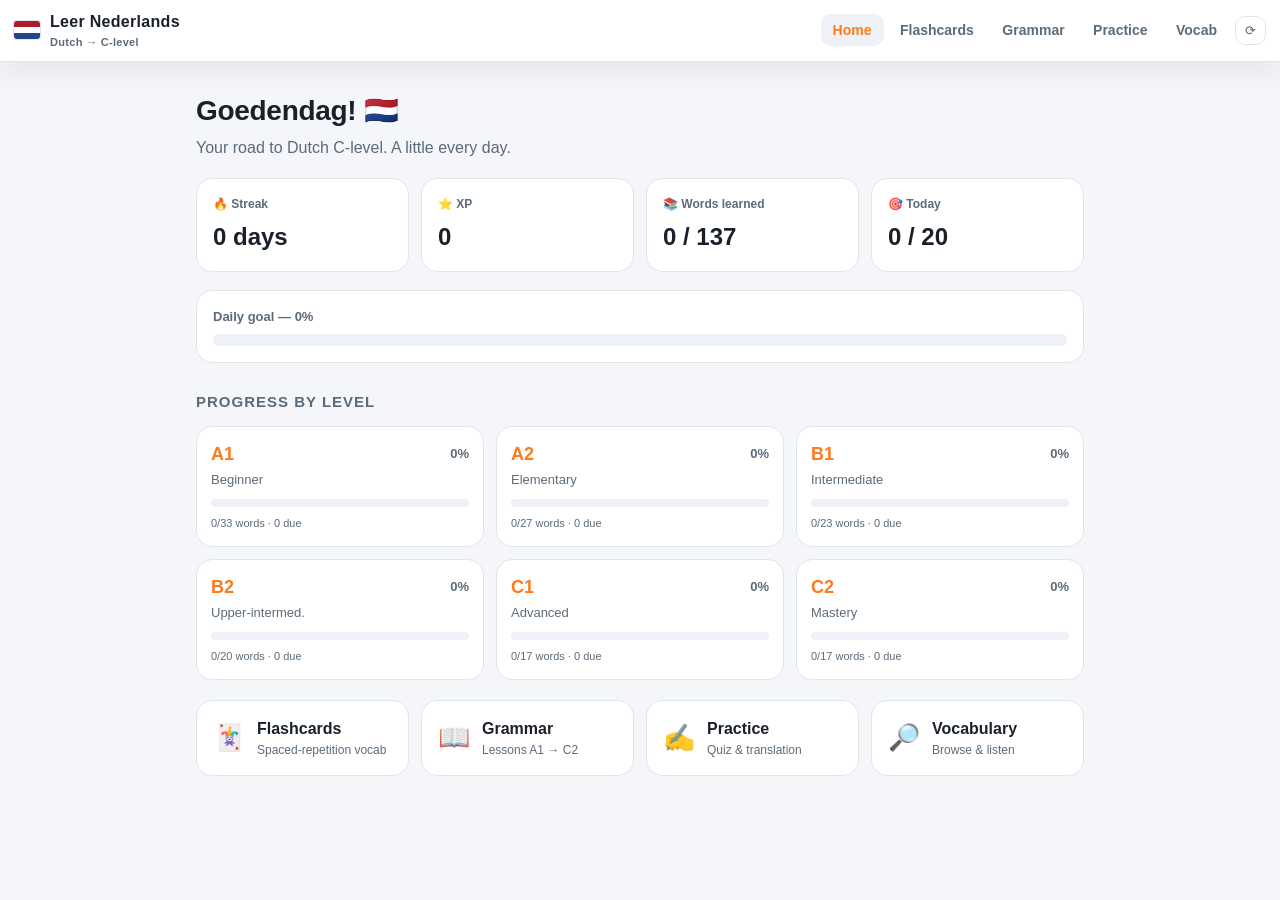
==== dutch/index.html @ 64e5b69a "Add Dutch learning app (A1–C2) with SRS flashcards, grammar, practice A self-contained browser app t" ====
<!DOCTYPE html>
<html lang="en">
<head>
  <meta charset="utf-8">
  <meta name="viewport" content="width=device-width, initial-scale=1, viewport-fit=cover">
  <meta name="theme-color" content="#181c22">
  <title>Leer Nederlands — Dutch to C-level</title>
  <meta name="description" content="Learn and practise Dutch from A1 to C2 with spaced-repetition flashcards, grammar lessons, listening and quizzes.">
  <link rel="stylesheet" href="css/app.css">
  <link rel="icon" href="data:image/svg+xml,<svg xmlns='http://www.w3.org/2000/svg' viewBox='0 0 100 100'><rect width='100' height='33' y='0' fill='%23AE1C28'/><rect width='100' height='34' y='33' fill='%23fff'/><rect width='100' height='33' y='67' fill='%2321468B'/></svg>">
</head>
<body>
  <header class="topbar">
    <div class="brand">
      <span class="flag"><i class="r"></i><i class="w"></i><i class="b"></i></span>
      <span>Leer&nbsp;Nederlands<small>Dutch → C-level</small></span>
    </div>
    <nav>
      <button class="navlink" data-route="dashboard"><span class="lbl">Home</span></button>
      <button class="navlink" data-route="learn"><span class="lbl">Flashcards</span></button>
      <button class="navlink" data-route="grammar"><span class="lbl">Grammar</span></button>
      <button class="navlink" data-route="practice"><span class="lbl">Practice</span></button>
      <button class="navlink" data-route="vocab"><span class="lbl">Vocab</span></button>
    </nav>
    <button class="iconbtn" id="resetBtn" title="Reset progress">⟳</button>
  </header>

  <main id="app"><!-- rendered by app.js --></main>

  <script src="js/data.js"></script>
  <script src="js/store.js"></script>
  <script src="js/app.js"></script>
</body>
</html>
---- dutch/css/app.css ----
/* app.css — Dutch learning app UI */
:root{
  --bg:#0f1216; --surface:#181c22; --surface2:#20262e; --line:#2a323c;
  --text:#e8edf2; --muted:#9aa7b4; --brand:#ff7a1a; --brand2:#ffa04d;
  --nl:#21468B;   /* Dutch flag blue */
  --ok:#3ecf8e; --no:#ff6b6b; --hard:#f5a623; --easy:#4dd4ac;
  --radius:16px; --shadow:0 8px 30px rgba(0,0,0,.35);
}
@media (prefers-color-scheme: light){
  :root{ --bg:#f4f6f9; --surface:#ffffff; --surface2:#eef1f5; --line:#e0e5ec;
    --text:#1a2029; --muted:#5c6b7a; --shadow:0 8px 30px rgba(20,30,50,.08); }
}
*{ box-sizing:border-box; }
html,body{ margin:0; padding:0; }
body{
  background:var(--bg); color:var(--text);
  font-family:-apple-system,BlinkMacSystemFont,"Segoe UI",Roboto,Helvetica,Arial,sans-serif;
  -webkit-font-smoothing:antialiased; line-height:1.5;
}
button{ font-family:inherit; cursor:pointer; }

/* Top bar */
.topbar{
  position:sticky; top:0; z-index:20; background:var(--surface);
  border-bottom:1px solid var(--line); display:flex; align-items:center;
  gap:6px; padding:10px 14px; box-shadow:var(--shadow);
}
.brand{ display:flex; align-items:center; gap:10px; font-weight:800; letter-spacing:.3px; margin-right:auto; }
.brand .flag{ width:26px; height:18px; border-radius:3px; overflow:hidden; display:inline-flex; flex-direction:column; box-shadow:0 0 0 1px var(--line); }
.brand .flag i{ flex:1; }
.brand .flag .r{ background:#AE1C28; } .brand .flag .w{ background:#fff; } .brand .flag .b{ background:var(--nl); }
.brand small{ color:var(--muted); font-weight:600; font-size:11px; display:block; }
.navlink{
  background:transparent; border:none; color:var(--muted); font-weight:600;
  padding:8px 12px; border-radius:10px; font-size:14px;
}
.navlink:hover{ color:var(--text); background:var(--surface2); }
.navlink.active{ color:var(--brand); background:var(--surface2); }
.iconbtn{ background:transparent; border:1px solid var(--line); color:var(--muted); border-radius:10px; padding:6px 9px; }

/* Layout */
#app{ max-width:920px; margin:0 auto; padding:22px 16px 90px; }
.view{ animation:fade .25s ease; }
@keyframes fade{ from{opacity:0; transform:translateY(6px);} to{opacity:1;transform:none;} }
h1{ font-size:28px; margin:6px 0 4px; letter-spacing:-.3px; }
h2.sec{ font-size:15px; text-transform:uppercase; letter-spacing:1px; color:var(--muted); margin:28px 0 12px; }
.sub{ color:var(--muted); margin:0 0 18px; }
.note{ color:var(--muted); font-size:13px; background:var(--surface); border:1px solid var(--line); padding:10px 12px; border-radius:12px; }

/* Stat tiles */
.statgrid{ display:grid; grid-template-columns:repeat(4,1fr); gap:12px; margin:18px 0; }
.tile{ background:var(--surface); border:1px solid var(--line); border-radius:var(--radius); padding:16px; }
.tile-k{ color:var(--muted); font-size:12px; font-weight:600; }
.tile-v{ font-size:24px; font-weight:800; margin-top:6px; }

/* Progress bars */
.goalwrap{ background:var(--surface); border:1px solid var(--line); border-radius:var(--radius); padding:16px; }
.goal-label{ font-size:13px; color:var(--muted); margin-bottom:8px; font-weight:600; }
.track{ height:12px; background:var(--surface2); border-radius:20px; overflow:hidden; }
.track.sm{ height:8px; }
.fill{ height:100%; background:linear-gradient(90deg,var(--brand),var(--brand2)); border-radius:20px; transition:width .4s ease; }

/* Level overview */
.levelgrid{ display:grid; grid-template-columns:repeat(3,1fr); gap:12px; }
.levelcard{ background:var(--surface); border:1px solid var(--line); border-radius:var(--radius); padding:14px; cursor:pointer; transition:transform .12s, border-color .12s; }
.levelcard:hover{ transform:translateY(-2px); border-color:var(--brand); }
.lc-top{ display:flex; justify-content:space-between; align-items:center; }
.lc-id{ font-weight:800; color:var(--brand); font-size:18px; }
.lc-pct{ color:var(--muted); font-size:13px; font-weight:700; }
.lc-name{ font-size:13px; color:var(--muted); margin:2px 0 10px; }
.lc-meta{ font-size:11px; color:var(--muted); margin-top:8px; }

/* CTA / action cards */
.cta-row{ display:grid; grid-template-columns:repeat(4,1fr); gap:12px; margin-top:20px; }
.action{ background:var(--surface); border:1px solid var(--line); border-radius:var(--radius); padding:16px; display:flex; gap:12px; align-items:center; cursor:pointer; transition:transform .12s,border-color .12s; }
.action:hover{ transform:translateY(-2px); border-color:var(--brand); }
.a-ic{ font-size:26px; } .a-t{ font-weight:700; } .a-s{ font-size:12px; color:var(--muted); }

/* Level bar */
.levelbar{ display:flex; gap:8px; flex-wrap:wrap; margin:14px 0 20px; }
.levelpill{ background:var(--surface); border:1px solid var(--line); color:var(--muted); border-radius:20px; padding:7px 16px; font-weight:700; }
.levelpill.sel{ background:var(--brand); color:#fff; border-color:var(--brand); }

/* Flashcards */
.flashprog{ margin-bottom:14px; }
.fp-meta{ font-size:12px; color:var(--muted); margin-top:8px; display:flex; gap:8px; align-items:center; }
.chip{ background:var(--surface2); padding:2px 8px; border-radius:10px; font-weight:600; }
.flashcard{ background:var(--surface); border:1px solid var(--line); border-radius:22px; padding:34px 24px; min-height:230px;
  display:flex; align-items:center; justify-content:center; text-align:center; position:relative; box-shadow:var(--shadow); cursor:pointer; }
.fc-tag{ position:absolute; top:14px; left:16px; font-size:11px; text-transform:uppercase; letter-spacing:1px; color:var(--muted); font-weight:700; }
.fc-word{ font-size:34px; font-weight:800; letter-spacing:-.5px; }
.fc-word .art{ color:var(--brand); font-size:22px; vertical-align:middle; }
.fc-pos{ color:var(--muted); font-size:13px; margin-top:6px; font-style:italic; }
.fc-div{ width:60px; height:2px; background:var(--line); margin:16px auto; }
.fc-en{ font-size:22px; font-weight:700; }
.fc-ex{ margin-top:14px; color:var(--muted); font-size:15px; }
.fc-exen{ font-style:italic; opacity:.85; }
.fc-hint{ margin-top:16px; color:var(--muted); font-size:13px; }
.fc-controls{ display:flex; gap:10px; margin-top:16px; flex-wrap:wrap; justify-content:center; }

/* Buttons */
.btn{ background:var(--surface2); border:1px solid var(--line); color:var(--text); border-radius:12px; padding:12px 18px; font-weight:700; font-size:15px; }
.btn:hover{ filter:brightness(1.08); }
.btn.primary{ background:var(--brand); color:#fff; border-color:var(--brand); }
.btn.ghost{ background:transparent; }
.btn.wide{ min-width:220px; }
.btn.grade{ flex:1; min-width:78px; color:#fff; }
.grade.again{ background:var(--no); border-color:var(--no); }
.grade.hard{ background:var(--hard); border-color:var(--hard); }
.grade.good{ background:var(--ok); border-color:var(--ok); }
.grade.easy{ background:var(--easy); border-color:var(--easy); color:#062; }

.spk{ background:transparent; border:none; font-size:.8em; padding:2px 4px; opacity:.75; }
.spk:hover{ opacity:1; }
.spk.inline{ font-size:12px; margin-left:6px; }

/* empty / finish */
.empty{ text-align:center; padding:40px 16px; color:var(--muted); }
.empty .big{ font-size:52px; } .big{ font-size:48px; }

/* Grammar */
.lessonlist{ display:flex; flex-direction:column; gap:8px; }
.lessonrow{ background:var(--surface); border:1px solid var(--line); border-radius:12px; padding:14px 16px; display:flex; justify-content:space-between; align-items:center; cursor:pointer; }
.lessonrow:hover{ border-color:var(--brand); }
.lr-title{ font-weight:600; } .lr-go{ color:var(--muted); font-size:22px; }
.backlink{ background:none; border:none; color:var(--muted); font-weight:600; padding:0; margin-bottom:10px; }
.levelchip,.levelchip{ display:inline-block; background:var(--brand); color:#fff; font-weight:800; font-size:12px; padding:3px 10px; border-radius:8px; }
.lesson-body{ background:var(--surface); border:1px solid var(--line); border-radius:var(--radius); padding:20px; margin-top:8px; }
.lesson-body ul{ padding-left:20px; } .lesson-body li{ margin:8px 0; }
.lesson-body .ex{ display:inline-block; background:var(--surface2); border-radius:8px; padding:2px 8px; font-family:ui-monospace,Menlo,monospace; font-size:14px; }
.lesson-body b{ color:var(--brand2); }

/* Quiz */
.quiz{ background:var(--surface); border:1px solid var(--line); border-radius:var(--radius); padding:20px; }
.q-num{ color:var(--muted); font-size:12px; font-weight:700; text-transform:uppercase; letter-spacing:1px; }
.q-text{ font-size:19px; font-weight:600; margin:10px 0 16px; }
.q-text.big-word{ font-size:30px; font-weight:800; }
.q-opts{ display:flex; flex-direction:column; gap:10px; }
.opt{ text-align:left; background:var(--surface2); border:1px solid var(--line); color:var(--text); padding:14px 16px; border-radius:12px; font-size:16px; font-weight:600; }
.opt:hover{ border-color:var(--brand); }
.q-opts.locked .opt{ cursor:default; }
.opt.right{ background:rgba(62,207,142,.18); border-color:var(--ok); }
.opt.wrong{ background:rgba(255,107,107,.16); border-color:var(--no); }
.q-fb{ margin-top:14px; }
.fb{ padding:12px 14px; border-radius:12px; font-size:14px; margin-bottom:12px; }
.fb.ok{ background:rgba(62,207,142,.14); color:var(--ok); }
.fb.no{ background:rgba(255,107,107,.12); color:var(--no); }
.fb.neutral,.fb.neutral{ background:var(--surface2); color:var(--text); }
.quiz-done{ text-align:center; font-size:20px; padding:14px; }
.yours{ margin-top:6px; color:var(--text); font-size:13px; }

/* Practice modes */
.modegrid{ display:grid; grid-template-columns:repeat(auto-fit,minmax(150px,1fr)); gap:12px; margin-bottom:20px; }
.modecard{ background:var(--surface); border:1px solid var(--line); border-radius:var(--radius); padding:16px; cursor:pointer; transition:transform .12s,border-color .12s; }
.modecard:hover{ transform:translateY(-2px); border-color:var(--brand); }
.modecard.sel{ border-color:var(--brand); box-shadow:0 0 0 2px rgba(255,122,26,.25); }
.m-ic{ font-size:24px; } .m-t{ font-weight:700; margin-top:6px; } .m-s{ font-size:12px; color:var(--muted); }
.practicehost:empty{ display:none; }
.round-title{ font-weight:800; margin-bottom:12px; font-size:16px; }
.round-body{ background:var(--surface); border:1px solid var(--line); border-radius:var(--radius); padding:20px; }

.typerow{ margin:14px 0; }
.typein{ width:100%; background:var(--surface2); border:1px solid var(--line); color:var(--text); border-radius:12px; padding:14px 16px; font-size:18px; }
.typein:focus{ outline:none; border-color:var(--brand); }
.typein.ta{ resize:vertical; font-size:16px; }
.listen-ctr{ display:flex; gap:10px; margin:14px 0; }
.big-play{ font-size:18px; padding:14px 26px; }
.selfgrade{ display:flex; gap:8px; align-items:center; flex-wrap:wrap; margin-top:10px; font-size:13px; color:var(--muted); }

/* sentence order */
.answerline{ min-height:52px; background:var(--surface2); border:1px dashed var(--line); border-radius:12px; padding:10px; display:flex; flex-wrap:wrap; gap:8px; align-items:center; }
.answerline .ph{ color:var(--muted); font-size:14px; }
.wordbank{ display:flex; flex-wrap:wrap; gap:8px; margin-top:12px; }
.tok{ background:var(--surface); border:1px solid var(--line); color:var(--text); border-radius:10px; padding:8px 14px; font-size:16px; font-weight:600; }
.tok.chosen{ background:var(--brand); color:#fff; border-color:var(--brand); }
.order-ctr{ display:flex; gap:10px; margin-top:16px; }

/* Vocabulary */
.vocab-controls{ display:flex; gap:10px; flex-wrap:wrap; margin-bottom:16px; }
.vsearch{ flex:1; min-width:180px; background:var(--surface); border:1px solid var(--line); color:var(--text); border-radius:12px; padding:12px 14px; font-size:15px; }
.vsearch:focus{ outline:none; border-color:var(--brand); }
.vsel{ background:var(--surface); border:1px solid var(--line); color:var(--text); border-radius:12px; padding:12px; font-size:14px; }
.vocablist{ display:flex; flex-direction:column; gap:8px; }
.vrow{ background:var(--surface); border:1px solid var(--line); border-radius:12px; padding:14px 16px; display:flex; justify-content:space-between; gap:12px; }
.v-nl{ font-size:18px; font-weight:700; } .v-nl .art{ color:var(--brand); font-size:14px; }
.v-en{ color:var(--muted); font-size:14px; margin-top:2px; }
.v-ex{ color:var(--muted); font-size:12.5px; font-style:italic; margin-top:6px; }
.v-learned{ color:var(--ok); font-size:12px; margin-left:4px; }
.v-badges{ display:flex; flex-direction:column; gap:6px; align-items:flex-end; flex-shrink:0; }
.badge{ font-size:11px; font-weight:700; padding:3px 8px; border-radius:8px; white-space:nowrap; }
.badge.lv{ background:var(--brand); color:#fff; } .badge.th{ background:var(--surface2); color:var(--muted); }

/* Responsive */
@media (max-width:760px){
  .statgrid{ grid-template-columns:repeat(2,1fr); }
  .levelgrid{ grid-template-columns:1fr; }
  .cta-row{ grid-template-columns:1fr 1fr; }
  .navlink span.lbl{ display:none; }
  h1{ font-size:23px; }
  .fc-word{ font-size:27px; }
}
@media (max-width:420px){
  .cta-row{ grid-template-columns:1fr; }
}
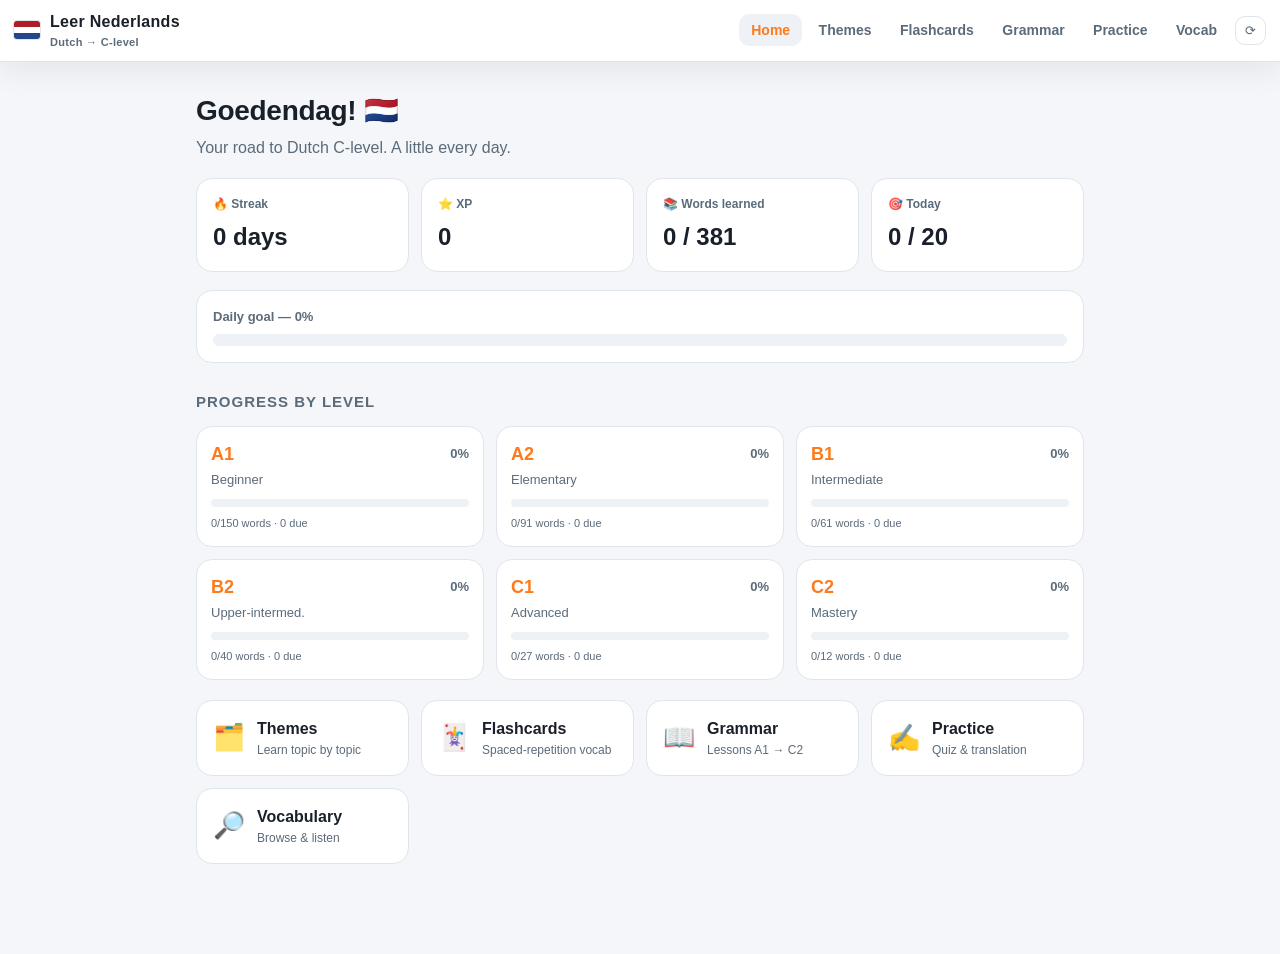
==== commit 06003aa1: "Restructure Dutch app around teacher-led themes; expand curriculum Reorganise the whole course the w" ====
--- a/dutch/index.html
+++ b/dutch/index.html
@@ -17,6 +17,7 @@
     </div>
     <nav>
       <button class="navlink" data-route="dashboard"><span class="lbl">Home</span></button>
+      <button class="navlink" data-route="themes"><span class="lbl">Themes</span></button>
       <button class="navlink" data-route="learn"><span class="lbl">Flashcards</span></button>
       <button class="navlink" data-route="grammar"><span class="lbl">Grammar</span></button>
       <button class="navlink" data-route="practice"><span class="lbl">Practice</span></button>
--- a/dutch/css/app.css
+++ b/dutch/css/app.css
@@ -117,6 +117,41 @@
 /* empty / finish */
 .empty{ text-align:center; padding:40px 16px; color:var(--muted); }
 .empty .big{ font-size:52px; } .big{ font-size:48px; }
+
+/* Themes */
+.themegrid{ display:grid; grid-template-columns:repeat(auto-fill,minmax(230px,1fr)); gap:12px; }
+.themecard{ background:var(--surface); border:1px solid var(--line); border-radius:var(--radius); padding:16px; display:flex; gap:14px; align-items:flex-start; cursor:pointer; transition:transform .12s,border-color .12s; }
+.themecard:hover{ transform:translateY(-2px); border-color:var(--brand); }
+.tc-ic{ font-size:30px; line-height:1; flex-shrink:0; }
+.tc-body{ flex:1; min-width:0; }
+.tc-en{ font-weight:700; font-size:15px; }
+.tc-nl{ font-size:12px; color:var(--muted); font-style:italic; margin-bottom:8px; }
+.tc-meta{ font-size:11px; color:var(--muted); margin-bottom:8px; }
+.tc-learned{ color:var(--ok); font-weight:700; }
+
+.theme-head{ display:flex; gap:14px; align-items:center; margin:6px 0 14px; }
+.theme-head .th-ic{ font-size:40px; line-height:1; }
+.theme-head h1{ margin:0; }
+.th-nl{ color:var(--muted); font-style:italic; font-size:15px; }
+
+/* Teacher note callout (theme intros & grammar tips) */
+.teacher-note{ background:linear-gradient(135deg, rgba(255,122,26,.10), rgba(255,160,77,.05));
+  border:1px solid var(--brand); border-left-width:4px; border-radius:14px; padding:14px 16px; margin:6px 0 16px; }
+.teacher-note p{ margin:0; }
+.teacher-note b{ color:var(--brand2); }
+.tn-label{ font-size:11px; font-weight:800; text-transform:uppercase; letter-spacing:1px; color:var(--brand); margin-bottom:6px; }
+
+.theme-actions{ display:flex; gap:10px; flex-wrap:wrap; margin-bottom:6px; }
+.theme-session:empty{ display:none; }
+.theme-session{ margin:14px 0; }
+
+.phraselist{ display:flex; flex-direction:column; gap:8px; }
+.phraserow{ background:var(--surface); border:1px solid var(--line); border-radius:12px; padding:12px 14px; }
+.ph-nl{ font-weight:700; font-size:16px; }
+.ph-en{ color:var(--muted); font-size:13px; margin-top:2px; }
+
+.vlevel-head{ font-size:12px; font-weight:800; color:var(--brand); letter-spacing:1px; margin:14px 0 4px; }
+.lr-lvl{ font-size:11px; font-weight:700; color:var(--muted); background:var(--surface2); padding:1px 7px; border-radius:8px; margin-left:6px; }
 
 /* Grammar */
 .lessonlist{ display:flex; flex-direction:column; gap:8px; }
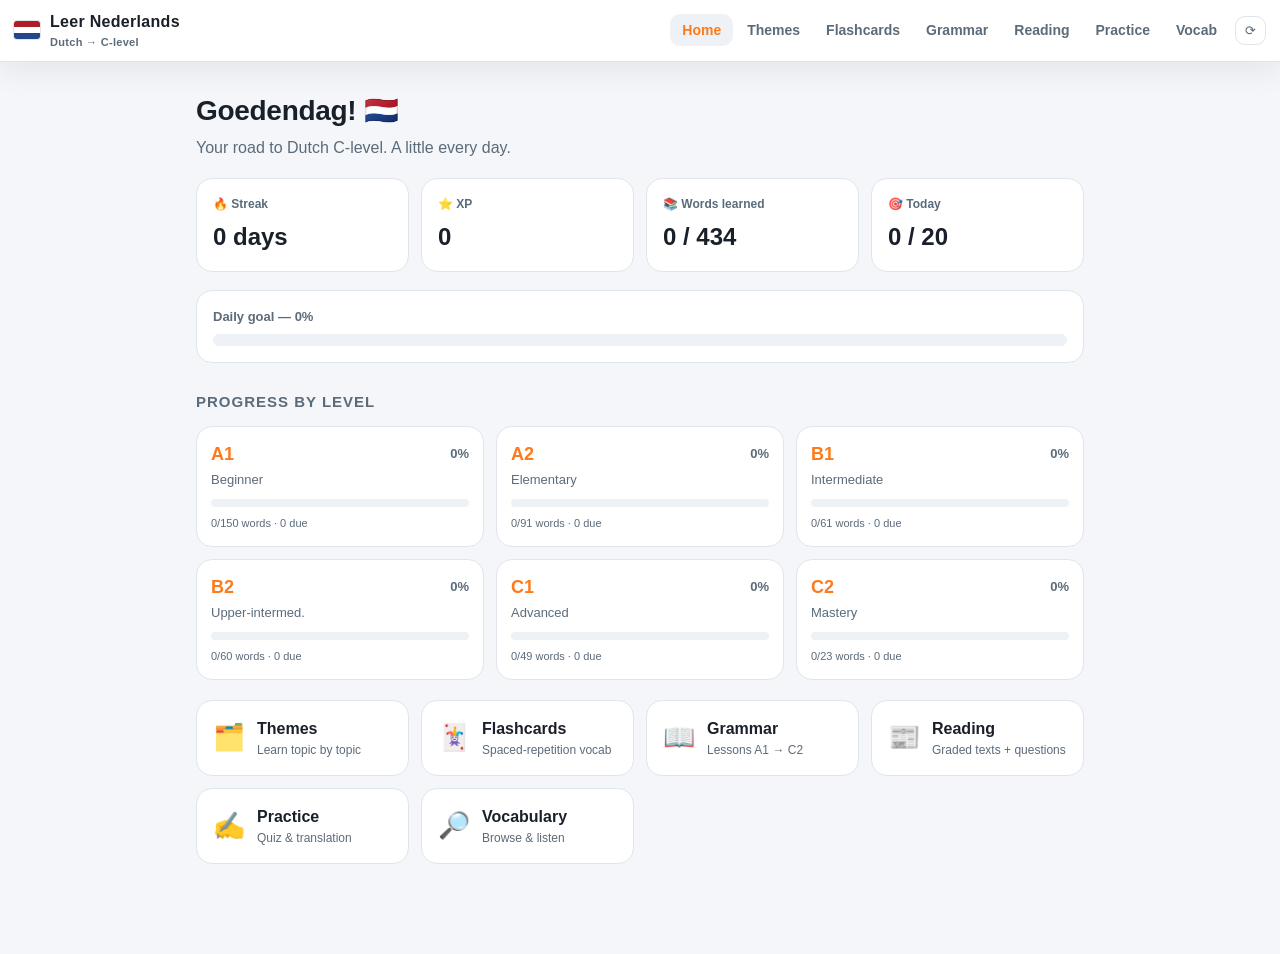
==== commit e4065038: "Add graded Reading section and deepen curriculum toward C-level Extended reading is the biggest driv" ====
--- a/dutch/index.html
+++ b/dutch/index.html
@@ -20,6 +20,7 @@
       <button class="navlink" data-route="themes"><span class="lbl">Themes</span></button>
       <button class="navlink" data-route="learn"><span class="lbl">Flashcards</span></button>
       <button class="navlink" data-route="grammar"><span class="lbl">Grammar</span></button>
+      <button class="navlink" data-route="read"><span class="lbl">Reading</span></button>
       <button class="navlink" data-route="practice"><span class="lbl">Practice</span></button>
       <button class="navlink" data-route="vocab"><span class="lbl">Vocab</span></button>
     </nav>
--- a/dutch/css/app.css
+++ b/dutch/css/app.css
@@ -30,9 +30,12 @@
 .brand .flag i{ flex:1; }
 .brand .flag .r{ background:#AE1C28; } .brand .flag .w{ background:#fff; } .brand .flag .b{ background:var(--nl); }
 .brand small{ color:var(--muted); font-weight:600; font-size:11px; display:block; }
+.brand{ flex-shrink:0; }
+nav{ display:flex; gap:2px; overflow-x:auto; scrollbar-width:none; }
+nav::-webkit-scrollbar{ display:none; }
 .navlink{
   background:transparent; border:none; color:var(--muted); font-weight:600;
-  padding:8px 12px; border-radius:10px; font-size:14px;
+  padding:8px 12px; border-radius:10px; font-size:14px; white-space:nowrap;
 }
 .navlink:hover{ color:var(--text); background:var(--surface2); }
 .navlink.active{ color:var(--brand); background:var(--surface2); }
@@ -152,6 +155,23 @@
 
 .vlevel-head{ font-size:12px; font-weight:800; color:var(--brand); letter-spacing:1px; margin:14px 0 4px; }
 .lr-lvl{ font-size:11px; font-weight:700; color:var(--muted); background:var(--surface2); padding:1px 7px; border-radius:8px; margin-left:6px; }
+.lr-sub{ font-size:12px; color:var(--muted); font-weight:500; margin-top:3px; }
+
+/* Reading */
+.reading-tags{ display:flex; gap:8px; align-items:center; margin-bottom:6px; }
+.reading-toolbar{ display:flex; gap:10px; margin:12px 0; }
+.reading-text{ background:var(--surface); border:1px solid var(--line); border-radius:var(--radius); padding:22px 24px; }
+.reading-par{ margin:0 0 16px; font-size:17px; line-height:1.75; max-width:62ch; }
+.reading-par:last-child{ margin-bottom:0; }
+.reading-par .spk{ vertical-align:baseline; }
+.glossary{ background:var(--surface); border:1px solid var(--line); border-radius:14px; padding:4px 16px; margin-top:14px; }
+.glossary summary{ cursor:pointer; font-weight:700; padding:12px 0; list-style:none; }
+.glossary summary::-webkit-details-marker{ display:none; }
+.glossary summary::before{ content:"▸ "; color:var(--brand); }
+.glossary[open] summary::before{ content:"▾ "; }
+.glosslist{ display:flex; flex-direction:column; gap:6px; padding-bottom:14px; }
+.glossrow{ display:flex; justify-content:space-between; gap:12px; padding:8px 0; border-top:1px solid var(--line); }
+.gl-nl{ font-weight:700; } .gl-en{ color:var(--muted); text-align:right; }
 
 /* Grammar */
 .lessonlist{ display:flex; flex-direction:column; gap:8px; }
@@ -230,10 +250,14 @@
   .statgrid{ grid-template-columns:repeat(2,1fr); }
   .levelgrid{ grid-template-columns:1fr; }
   .cta-row{ grid-template-columns:1fr 1fr; }
-  .navlink span.lbl{ display:none; }
+  .navlink{ padding:8px 9px; font-size:13px; }
+  .brand small{ display:none; }
   h1{ font-size:23px; }
   .fc-word{ font-size:27px; }
 }
+@media (max-width:520px){
+  .brand span:not(.flag){ display:none; }
+}
 @media (max-width:420px){
   .cta-row{ grid-template-columns:1fr; }
 }
